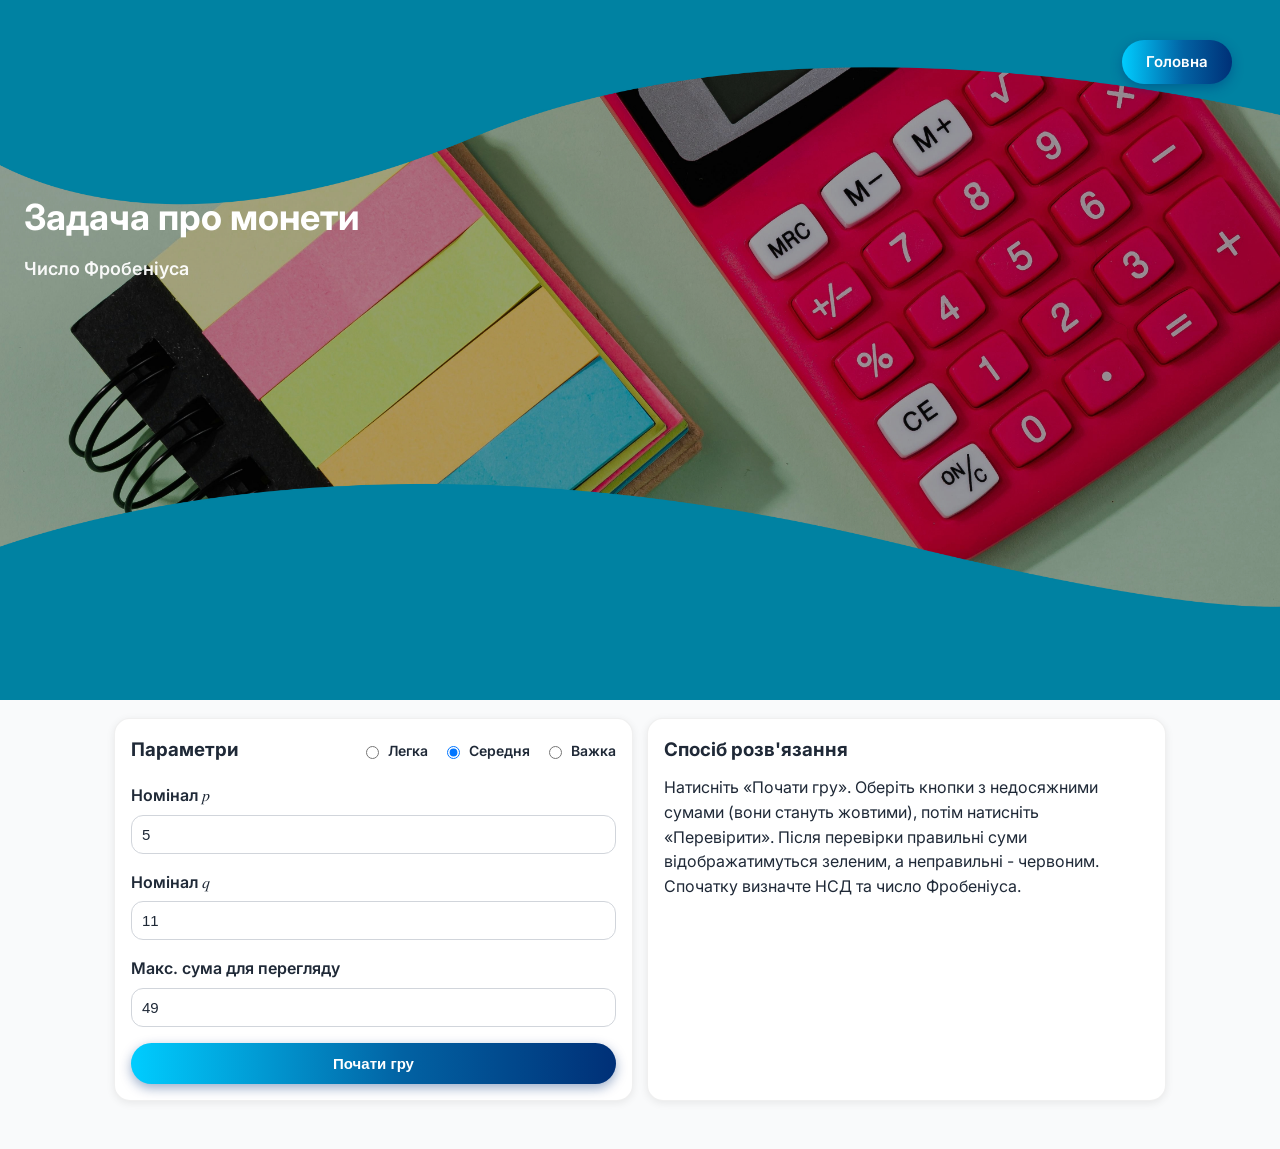
==== html/coins.html @ b8b39f49 "first commit" ====
<!DOCTYPE html>
<html lang="uk">
<head>
  <meta charset="UTF-8">
  <meta name="viewport" content="width=device-width, initial-scale=1.0">
  <title>Задача про монети (число Фробеніуса)</title>
  <link rel="stylesheet" href="../css/styles.css">
  <link rel="stylesheet" href="../css/themes/coins.css">
  <link href="https://fonts.googleapis.com/css2?family=Inter:wght@400;600;700&display=swap" rel="stylesheet">
  <link rel="stylesheet" href="https://cdnjs.cloudflare.com/ajax/libs/font-awesome/6.5.1/css/all.min.css" crossorigin="anonymous" referrerpolicy="no-referrer">
</head>
<body class="theme-coins">
  <header class="hero-banner">
    <div class="topbar">
      <a href="index.html" class="izzi-btn topbar-home-link">Головна</a>
    </div>
    <div class="hero-content">
      <h1 class="hero-title">Задача про монети</h1>
      <div class="hero-subtitle">Число Фробеніуса</div>
    </div>
  </header>

  <main>
    <section class="panel highlight">
      <div class="grid two">
        <div class="card form-card">
          <div class="linear-task-heading">
            <h3 style="margin-top: 0;">Параметри</h3>
            <fieldset class="linear-difficulty" aria-label="Складність завдання">
              <label class="linear-difficulty-option">
                <input type="radio" name="coinsDifficulty" value="easy"> Легка
              </label>
              <label class="linear-difficulty-option">
                <input type="radio" name="coinsDifficulty" value="medium" checked> Середня
              </label>
              <label class="linear-difficulty-option">
                <input type="radio" name="coinsDifficulty" value="hard"> Важка
              </label>
            </fieldset>
          </div>
          
          <label>Номінал <math><mi>p</mi></math>
            <input type="number" id="coinP" min="1" step="1" readonly>
          </label>
          <label>Номінал <math><mi>q</mi></math>
            <input type="number" id="coinQ" min="1" step="1" readonly>
          </label>
          <label>Макс. сума для перегляду
            <input type="number" id="coinLimit" min="10" step="1" readonly>
          </label>
          
          <button class="primary-btn" id="startGame">Почати гру</button>
        </div>
        
        <div class="card result-card">
          <div id="coinsIntro" class="coins-intro">
            <h3>Спосіб розв'язання</h3>
            <p class="coins-intro-text">
              Натисніть «Почати гру». Оберіть кнопки з недосяжними сумами (вони стануть жовтими), потім натисніть «Перевірити». 
              Після перевірки правильні суми відображатимуться зеленим, а неправильні - червоним. Спочатку визначте НСД та число Фробеніуса.
            </p>
          </div>
          
          <div id="coinsScoreBoard" class="score-result-block" style="display: none;">
            Оцінка: <span id="score">0 / 12</span>
          </div>
          
          <div id="coinsStatus" class="coins-status"></div>
          <div id="coinsHintLine" class="coins-hint-line" hidden></div>
          <div id="coinsGrid" class="grid-badges"></div>
          
          <div class="check-section coins-actions" id="checkSection" style="display: none;">
            <div class="linear-task-footer">
              <button type="button" class="primary-btn" id="checkAnswers">Перевірити</button>
              <button type="button" class="ghost-btn" id="coinsHintBtn">Підказка</button>
            </div>
          </div>
        </div>
      </div>
    </section>
  </main>

  <script src="../js/script.js"></script>
  <script src="../js/coins.js"></script>
</body>
</html>
---- css/styles.css ----
:root {
  --bg: #f9fafb;
  --surface: #ffffff;
  --card: #ffffff;
  --text: #1f2937;
  --muted: #6b7280;
  --accent: #1e40af;
  --accent-strong: #1e3a8a;
  --chip: #e5e7eb;
  --shadow: 0 2px 8px rgba(0, 0, 0, 0.08);
  --radius: 16px;
  
  --btn-gradient: linear-gradient(to right, #60a5fa 0%, #1e40af 53%, #0f172a 100%);
  --btn-bg-fallback: #1e40af;
  --btn-shadow-rgb: 30, 64, 175;
  --hero-banner-bg: linear-gradient(135deg, #1e40af, #3b82f6, #60a5fa);
  
  --score-block-bg: linear-gradient(135deg, rgba(96, 165, 250, 0.24), rgba(30, 64, 175, 0.12));
  --score-block-border: rgba(30, 64, 175, 0.22);
  --score-block-text: #1e3a8a;
  
  font-family: 'Inter', system-ui, -apple-system, sans-serif;
  color: var(--text);
  background: var(--bg);
}

* {
  box-sizing: border-box;
}

body {
  margin: 0;
  background: var(--bg);
  color: var(--text);
  line-height: 1.6;
  min-height: 100vh;
}

a {
  color: var(--accent);
  text-decoration: none;
}

h1, h2, h3 {
  margin: 0 0 8px 0;
}

.hint {
  color: var(--muted);
  font-size: 14px;
}

.icon-feedback {
  display: inline-block;
  margin-right: 0.35em;
  vertical-align: -0.08em;
}

.icon-feedback--ok { color: #10b981; }
.icon-feedback--fail { color: #ef4444; }
.icon-feedback--warn { color: #f97316; }
.icon-feedback--info { color: #f59e0b; }
.icon-feedback--ban { color: #dc2626; }

main {
  padding: 0 24px 48px;
  max-width: 1100px;
  margin: 0 auto;
}

.topbar {
  position: relative;
  z-index: 10;
  display: flex;
  align-items: center;
  justify-content: space-between;
  padding: 16px 24px;
  background: transparent;
}

.topbar-home-link {
  margin-left: auto;
}

.hero-banner {
  position: relative;
  background: var(--hero-banner-bg);
  color: #fff;
  padding: 24px 24px 0;
  overflow: visible;
  margin-bottom: 0;
}

.hero-banner:not(.hero-banner-main) {
  height: 700px;
  padding: 24px;
  box-sizing: border-box;
  display: flex;
  flex-direction: column;
}

.hero-banner:not(.hero-banner-main) .hero-content {
  flex: 1;
  min-height: 0;
  padding-top: 80px;
  padding-bottom: 24px;
  justify-content: flex-start;
}

.hero-banner-main {
  background-image: url("../images/header.jpg");
  background-size: cover;
  background-position: center;
  background-repeat: no-repeat;
  height: 700px;
  padding-bottom: 24px;
}

.hero-banner-main .hero-content {
  min-height: 100%;
  padding-top: 80px;
  padding-bottom: 24px;
  justify-content: flex-start;
}

.hero-content {
  position: relative;
  padding-bottom: 80px;
  z-index: 2;
  min-height: 260px;
  display: flex;
  flex-direction: column;
  justify-content: flex-end;
}

.hero-title {
  font-size: 36px;
  font-weight: 700;
  margin: 16px 0 8px 0;
  line-height: 1.2;
}

.hero-banner-main .hero-title {
  font-size: 72px;
  line-height: 1.15;
  margin-top: 0;
}

.hero-subtitle {
  font-size: 18px;
  font-weight: 600;
  margin: 8px 0 0;
  opacity: 0.95;
}

.hero-author {
  margin-top: 48px;
  font-size: 30px;
  font-weight: 700;
  color: #ffffff;
  text-shadow: 0 2px 8px rgba(0, 0, 0, 0.35);
}

.menu-section {
  margin-top: 0;
  position: relative;
  z-index: 2;
  padding-top: 20px;
}

.menu-list {
  list-style: none;
  padding: 0;
  margin: 0;
  display: grid;
  gap: 16px;
}

.menu-item {
  background: #ffffff;
  border-radius: 12px;
  padding: 20px;
  border: 1px solid #e5e7eb;
  box-shadow: 0 2px 8px rgba(0, 0, 0, 0.08);
  display: grid;
  grid-template-columns: auto 1fr;
  gap: 16px;
  align-items: flex-start;
  transition: box-shadow 0.2s, transform 0.2s;
}

.menu-item:hover {
  box-shadow: 0 4px 12px rgba(0, 0, 0, 0.12);
  transform: translateY(-2px);
}

.badge-index {
  width: 140px;
  height: 140px;
  min-width: 140px;
  border-radius: 50%;
  overflow: hidden;
  border: 7px solid #e5e7eb;
  box-shadow: 0 2px 10px rgba(0, 0, 0, 0.12);
  flex-shrink: 0;
}

.badge-index img {
  width: 100%;
  height: 100%;
  object-fit: cover;
  display: block;
}

/* обводки кружечків */
.menu-item:nth-child(1) .menu-image-wrapper { border-color: #f472b6; }
.menu-item:nth-child(2) .menu-image-wrapper { border-color: #3b82f6; }
.menu-item:nth-child(3) .menu-image-wrapper { border-color: #f97316; }
.menu-item:nth-child(4) .menu-image-wrapper { border-color: #10b981; }
.menu-item:nth-child(5) .menu-image-wrapper { border-color: #2dd4bf; }
.menu-item:nth-child(6) .menu-image-wrapper { border-color: #facc15; }

.menu-text {
  flex: 1;
}

.menu-text h3 {
  margin: 0 0 8px 0;
  font-size: 22px;
  font-weight: 600;
  color: #1f2937;
}

.menu-sublist {
  list-style: none;
  padding: 0;
  margin: 0;
}

.menu-sublist li {
  color: #6b7280;
  font-size: 16px;
  line-height: 1.6;
  position: relative;
  padding: 2px 0 2px 16px;
}

.menu-sublist li::before {
  content: '•';
  position: absolute;
  left: 0;
  color: #9ca3af;
}

.menu-actions {
  display: flex;
  gap: 8px;
  margin-top: 24px;
}

.primary-btn, .ghost-btn, .izzi-btn {
  border: none;
  cursor: pointer;
  font-weight: 700;
  font-size: 15px;
  transition: transform 0.3s ease, box-shadow 0.3s ease;
  background-image: var(--btn-gradient);
  background-color: var(--btn-bg-fallback);
  color: #ffffff;
  box-shadow: 0 4px 12px rgba(var(--btn-shadow-rgb), 0.4);
}

.primary-btn, .ghost-btn {
  border-radius: 12px;
  padding: 12px 16px;
}

.primary-btn, .izzi-btn, .ghost-btn {
  border-radius: 999px;
}

.izzi-btn {
  padding: 10px 24px;
  font-weight: 600;
  text-decoration: none;
  display: inline-block;
  white-space: nowrap;
}

.primary-btn:hover, .ghost-btn:hover, .izzi-btn:hover {
  transform: translateY(-2px);
  box-shadow: 0 6px 16px rgba(var(--btn-shadow-rgb), 0.5);
}

.primary-btn:active, .ghost-btn:active, .izzi-btn:active {
  transform: translateY(0);
  box-shadow: 0 2px 8px rgba(var(--btn-shadow-rgb), 0.3);
}

.panel {
  margin: 18px 0 0 0;
  padding: 0;
  border-radius: 0;
  background: transparent;
  box-shadow: none;
}

.grid { 
  display: grid; 
  gap: 14px; 
}

.grid.two { 
  grid-template-columns: repeat(auto-fit, minmax(280px, 1fr)); 
  align-items: stretch; 
}

.card {
  background: var(--card);
  border-radius: var(--radius);
  padding: 16px;
  border: 1px solid rgba(0, 0, 0, 0.06);
  box-shadow: var(--shadow);
  display: flex;
  flex-direction: column;
}

.card-button {
  margin-top: auto;
  text-align: center;
  padding-top: 16px;
}

.form-card {
  display: grid;
  gap: 10px;
  align-self: start;
  height: fit-content;
}

.result-card h3 {
  margin-bottom: 10px;
}

label {
  display: block;
  font-weight: 600;
  margin-bottom: 6px;
  color: var(--text);
}

input[type="number"], input[type="range"] {
  width: 100%;
  background: #ffffff;
  border: 1px solid #d1d5db;
  color: var(--text);
  border-radius: 12px;
  padding: 10px;
  font-size: 15px;
  margin-top: 6px;
}

input:focus {
  outline: 2px solid var(--accent);
}

.inline-inputs {
  display: grid;
  grid-template-columns: repeat(2, minmax(80px, 1fr));
  gap: 6px;
  margin-top: 6px;
}

.mini-form {
  margin-top: 6px;
  padding: 10px;
  border-radius: 12px;
  background: rgba(255, 255, 255, 0.03);
}

.linear-task-heading {
  display: flex;
  justify-content: space-between;
  align-items: center;
  gap: 12px;
  flex-wrap: wrap;
}

.linear-difficulty {
  border: none;
  margin: 0;
  padding: 0;
  display: flex;
  align-items: center;
  gap: 14px;
  flex-wrap: wrap;
}

.linear-difficulty-option {
  display: inline-flex;
  align-items: center;
  gap: 6px;
  font-weight: 600;
  font-size: 14px;
  color: var(--text);
  cursor: pointer;
  user-select: none;
}

.linear-task-footer {
  display: flex;
  justify-content: space-between;
  align-items: center;
  gap: 12px;
  flex-wrap: wrap;
  margin-top: 16px;
}

.solution, #resultContent.solution {
  font-family: 'Inter', system-ui, -apple-system, sans-serif;
  background: rgba(255, 255, 255, 0.04);
  padding: 12px;
  border-radius: 12px;
}

.list {
  max-height: 200px;
  overflow: auto;
  padding: 8px;
  background: #f9fafb;
  border-radius: 10px;
  margin-bottom: 10px;
}

.list .item {
  display: flex;
  justify-content: space-between;
  padding: 8px;
  border-bottom: 1px dashed rgba(0, 0, 0, 0.08);
}

.list .item:last-child { 
  border-bottom: none; 
}

canvas {
  width: 100%;
  background: #f9fafb;
  border: 1px dashed rgba(0, 0, 0, 0.1);
  border-radius: 12px;
}

.coins-intro { margin-bottom: 16px; }

.coins-intro h3, #defaultContent > h3, #solutionCard > h3 { 
  margin: 0 0 10px 0; 
  font-size: 1.17em; 
  font-weight: 700; 
  color: var(--text); 
}

.coins-intro-text, #defaultContent .hint, #hintsContent, #hintsContent p { 
  margin: 0; 
  line-height: 1.55; 
  font-family: 'Inter', system-ui, -apple-system, sans-serif;
  font-size: 16px;
  color: var(--text);
}

.coins-hint-line {
  margin: 0 0 10px 0;
  padding: 10px 12px;
  border-radius: 10px;
  background: rgba(56, 189, 248, 0.1);
  border: 1px solid rgba(56, 189, 248, 0.25);
  color: var(--text);
  font-size: 14px;
  line-height: 1.45;
}

.coins-status { 
  margin-bottom: 8px; 
  color: var(--text); 
}

.grid-badges {
  display: grid;
  grid-template-columns: repeat(auto-fit, minmax(60px, 1fr));
  gap: 6px;
}

.badge {
  padding: 8px;
  text-align: center;
  border-radius: 10px;
  font-weight: 700;
  border: 1px solid rgba(255, 255, 255, 0.06);
}

.badge-game {
  background: #9ca3af;
  color: #ffffff;
  border: 2px solid #6b7280;
  cursor: pointer;
  transition: transform 0.1s, box-shadow 0.1s;
  font-size: 15px;
}

.badge-game:hover {
  transform: scale(1.05);
  box-shadow: 0 2px 8px rgba(0, 0, 0, 0.2);
}

.badge-game:active {
  transform: scale(0.98);
}

.grid-badges button[data-sum]:disabled {
  cursor: not-allowed;
  transform: none;
  box-shadow: none;
  opacity: 1;
}

.badge-selected {
  background: #fbbf24 !important;
  color: #1f2937 !important;
  border-color: #f59e0b !important;
  cursor: pointer;
  font-weight: 800;
}

.badge-correct { background: #10b981 !important; color: #ffffff !important; border-color: #059669 !important; cursor: default; }
.badge-incorrect { background: #ef4444 !important; color: #ffffff !important; border-color: #dc2626 !important; cursor: default; }
.badge-missed { background: #f97316 !important; color: #ffffff !important; border-color: #ea580c !important; cursor: default; }

.check-section {
  margin-top: 16px;
  padding-top: 16px;
  border-top: 1px solid rgba(0, 0, 0, 0.1);
  text-align: center;
}

.check-section.coins-actions {
  text-align: left;
}

.score-result-block {
  margin-top: 16px;
  padding: 14px 16px;
  border-radius: var(--radius);
  font-weight: 700;
  font-size: 1.15em;
  text-align: center;
  background: var(--score-block-bg);
  border: 1px solid var(--score-block-border);
  color: var(--score-block-text);
}

@media (max-width: 900px) {
  .hero-banner-main .hero-title { font-size: 50px; }
}

@media (max-width: 540px) {
  main { padding: 18px 16px 48px; }
  .primary-btn, .ghost-btn, .izzi-btn { width: 100%; text-align: center; }
  .hero-banner { padding-bottom: 0; }
  .hero-content, .hero-banner:not(.hero-banner-main) .hero-content { padding-bottom: 60px; }
  .hero-title { font-size: 28px; }
  .hero-banner-main .hero-title { font-size: 36px; }
  .hero-subtitle { font-size: 16px; }
  .hero-author { margin-top: 24px; font-size: 22px; }
  .menu-section { padding-top: 10px; }
  .menu-item { grid-template-columns: 1fr; gap: 12px; align-items: flex-start; }
  .badge-index { width: 140px; height: 140px; min-width: 140px; margin: 0 auto; }
  .menu-actions { width: 100%; justify-content: flex-start; flex-wrap: wrap; }
}
---- css/themes/coins.css ----
body.theme-coins {
  --btn-gradient: linear-gradient(to right, #00cdff 0%, #0262a3 56%, #003077 100%);
  --btn-bg-fallback: #003077;
  --btn-shadow-rgb: 0, 48, 119;
  --score-block-bg: linear-gradient(135deg, rgba(0, 205, 255, 0.2), rgba(0, 48, 119, 0.12));
  --score-block-border: rgba(2, 98, 163, 0.26);
  --score-block-text: #0369a1;
}

body.theme-coins .hero-banner:not(.hero-banner-main) {
  --hero-banner-bg: url("../../images/banners/coins.jpg") center / cover no-repeat;
}
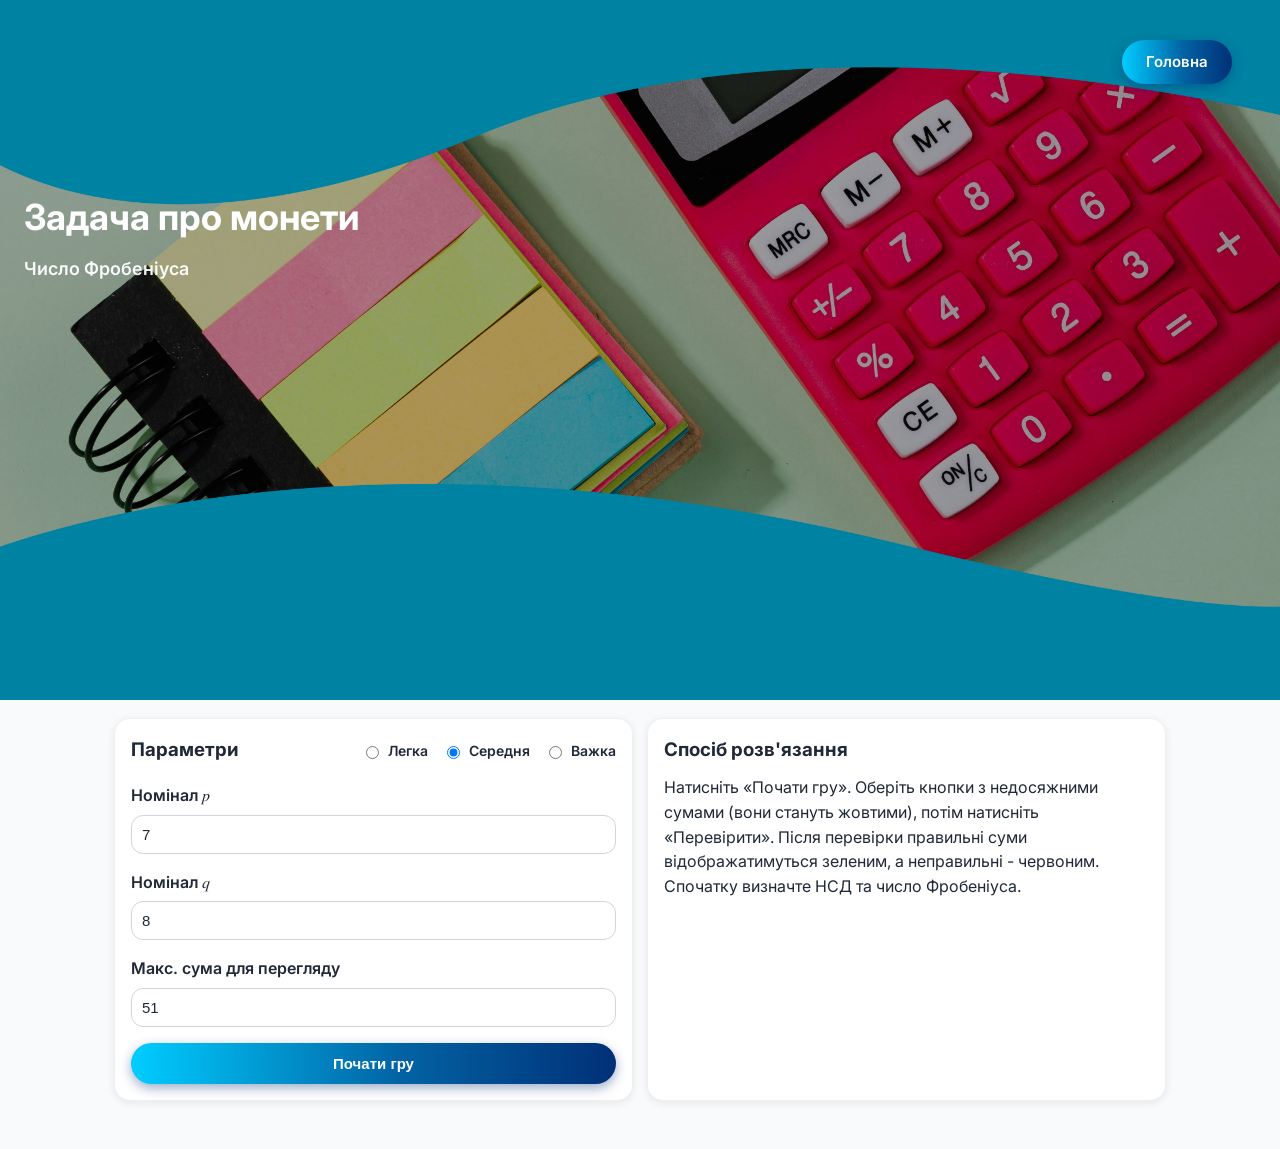
==== commit bd95e222: "changed index path" ====
--- a/html/coins.html
+++ b/html/coins.html
@@ -12,7 +12,7 @@
 <body class="theme-coins">
   <header class="hero-banner">
     <div class="topbar">
-      <a href="index.html" class="izzi-btn topbar-home-link">Головна</a>
+      <a href="../index.html" class="izzi-btn topbar-home-link">Головна</a>
     </div>
     <div class="hero-content">
       <h1 class="hero-title">Задача про монети</h1>
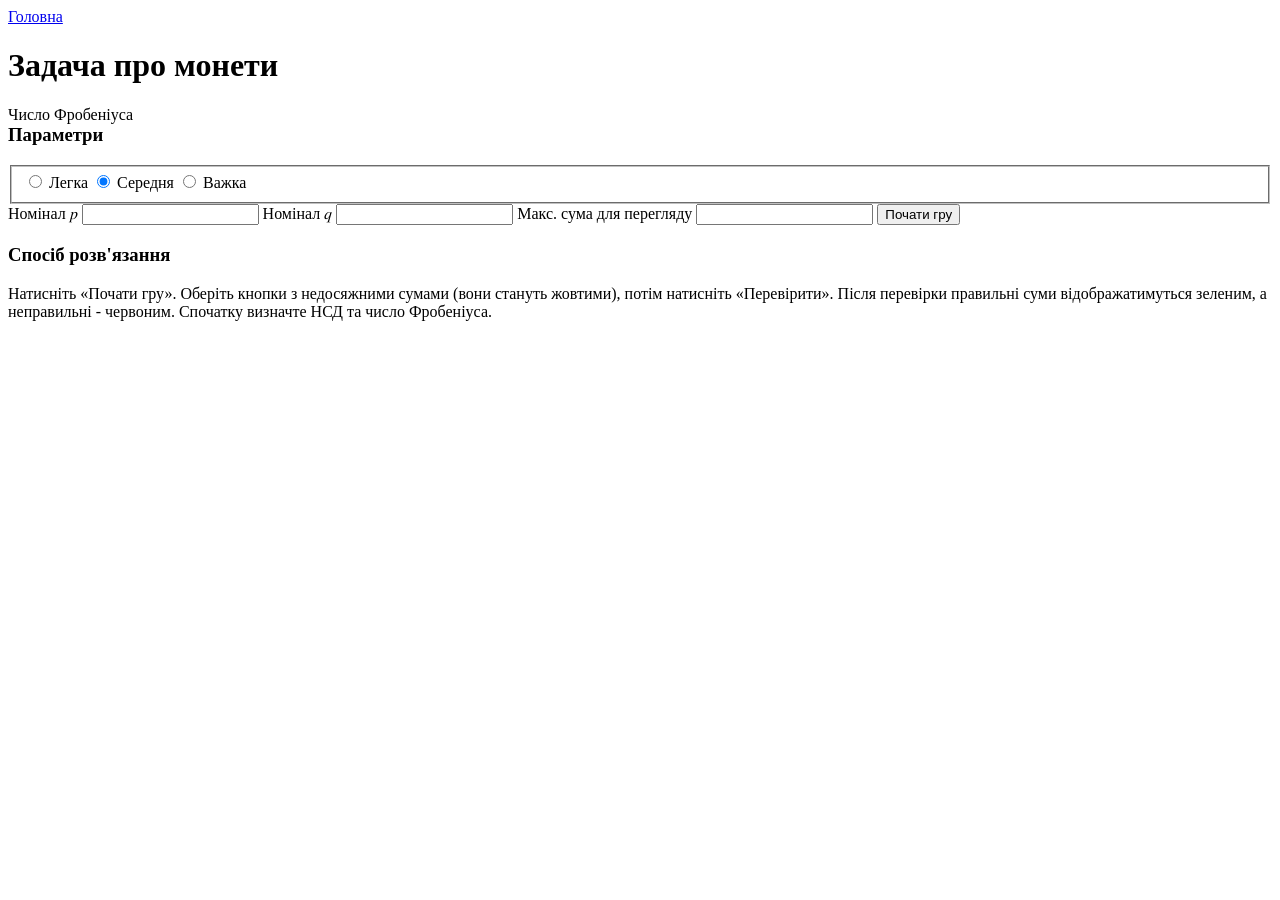
==== commit 67a63f71: "Normalize GitHub Pages paths to absolute project root" ====
--- a/html/coins.html
+++ b/html/coins.html
@@ -4,15 +4,15 @@
   <meta charset="UTF-8">
   <meta name="viewport" content="width=device-width, initial-scale=1.0">
   <title>Задача про монети (число Фробеніуса)</title>
-  <link rel="stylesheet" href="../css/styles.css">
-  <link rel="stylesheet" href="../css/themes/coins.css">
+  <link rel="stylesheet" href="/diophantine_equations/css/styles.css">
+  <link rel="stylesheet" href="/diophantine_equations/css/themes/coins.css">
   <link href="https://fonts.googleapis.com/css2?family=Inter:wght@400;600;700&display=swap" rel="stylesheet">
   <link rel="stylesheet" href="https://cdnjs.cloudflare.com/ajax/libs/font-awesome/6.5.1/css/all.min.css" crossorigin="anonymous" referrerpolicy="no-referrer">
 </head>
 <body class="theme-coins">
   <header class="hero-banner">
     <div class="topbar">
-      <a href="../index.html" class="izzi-btn topbar-home-link">Головна</a>
+      <a href="/diophantine_equations/index.html" class="izzi-btn topbar-home-link">Головна</a>
     </div>
     <div class="hero-content">
       <h1 class="hero-title">Задача про монети</h1>
@@ -80,7 +80,7 @@
     </section>
   </main>
 
-  <script src="../js/script.js"></script>
-  <script src="../js/coins.js"></script>
+  <script src="/diophantine_equations/js/script.js"></script>
+  <script src="/diophantine_equations/js/coins.js"></script>
 </body>
 </html>
